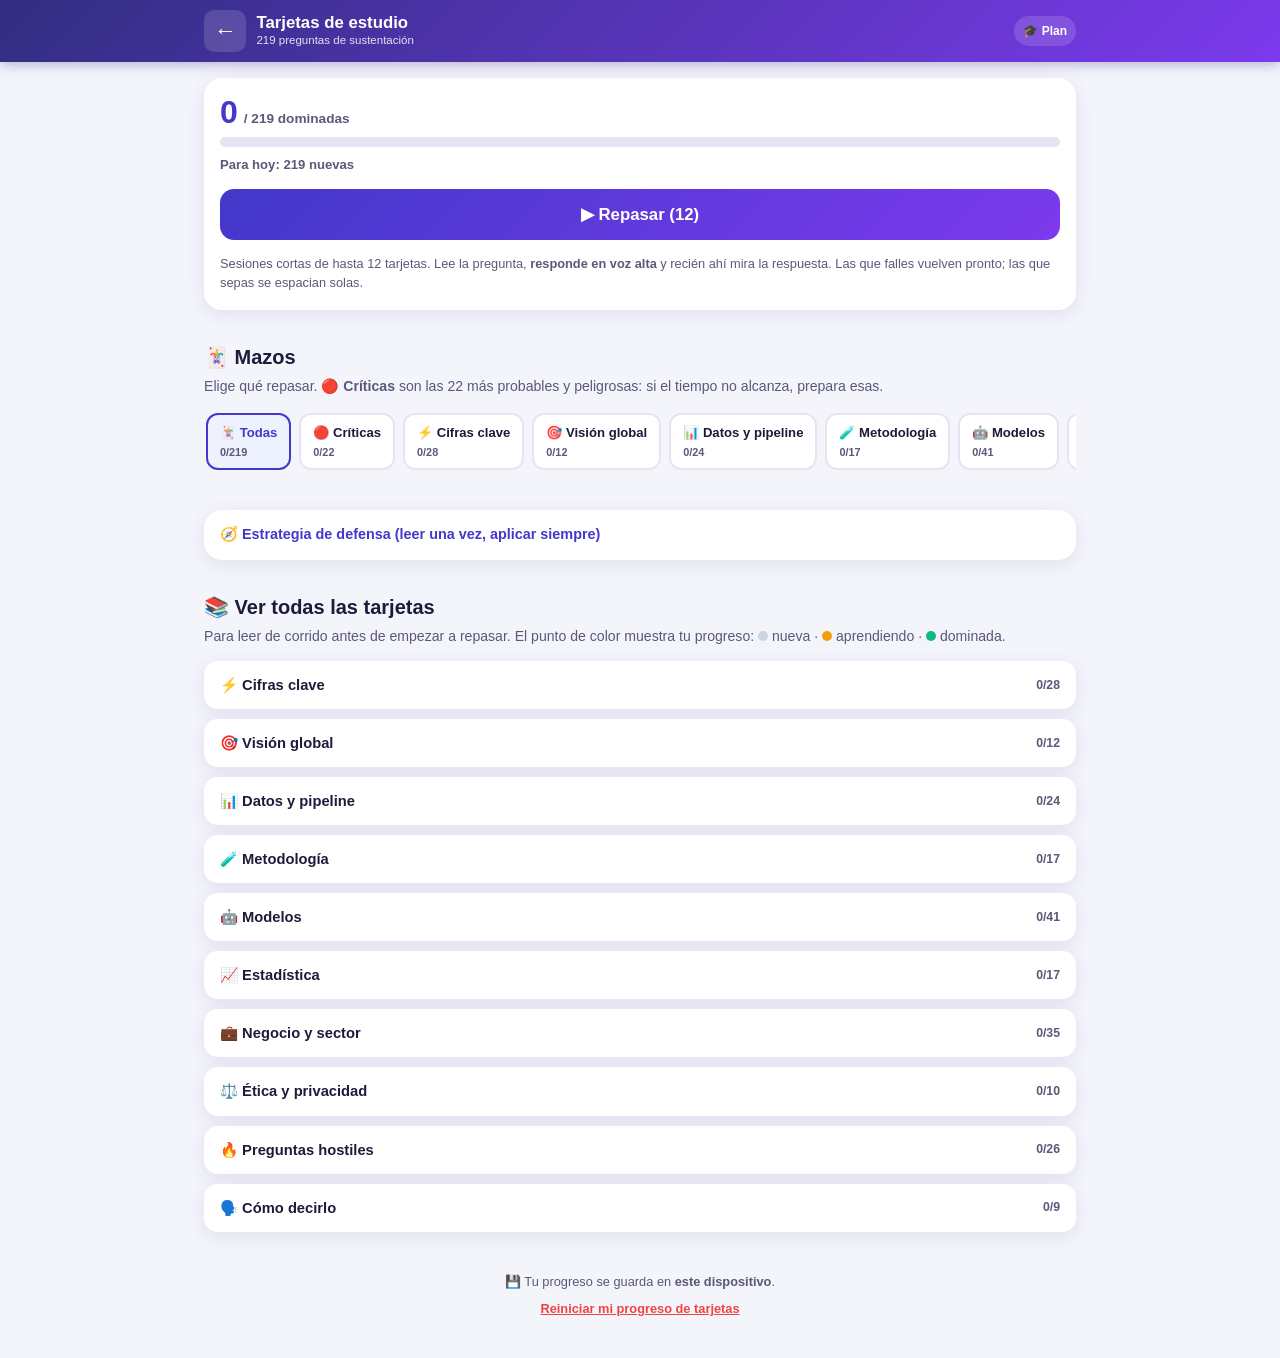
==== estudio.html @ 053ef014 "Tarjetas de estudio para la sustentación con repaso espaciado Nueva página estudio.html con 219 tarj" ====
<!DOCTYPE html>
<html lang="es">
<head>
  <meta charset="UTF-8" />
  <meta name="viewport" content="width=device-width, initial-scale=1, viewport-fit=cover" />
  <title>Tarjetas de estudio · Tesis G7</title>
  <meta name="theme-color" content="#312e81" />
  <link rel="manifest" href="manifest.webmanifest" />
  <link rel="icon" type="image/png" sizes="192x192" href="icons/icon-192.png" />
  <link rel="apple-touch-icon" href="icons/apple-touch-icon.png" />
  <meta name="apple-mobile-web-app-capable" content="yes" />
  <meta name="mobile-web-app-capable" content="yes" />
  <link rel="stylesheet" href="css/styles.css" />
</head>
<body>

<header class="topbar">
  <div class="topbar-inner">
    <div class="brand">
      <a class="back-link" href="index.html" aria-label="Volver al plan">←</a>
      <div>
        <h1>Tarjetas de estudio</h1>
        <p class="brand-sub">219 preguntas de sustentación</p>
      </div>
    </div>
    <nav class="quick-nav">
      <a href="index.html">🎓 Plan</a>
    </nav>
  </div>
</header>

<main>

  <!-- PROGRESO + REPASAR -->
  <section class="hero">
    <div class="hero-card">
      <div class="study-progress">
        <div class="sp-nums"><span id="sp-dom">0</span><span class="sp-total" id="sp-total">/ 219 dominadas</span></div>
        <div class="sp-bar"><div class="sp-fill" id="sp-fill"></div></div>
        <p class="sp-today" id="sp-today">—</p>
      </div>
      <button class="btn btn-study" id="btn-study">▶ Repasar</button>
      <p class="study-hint">Sesiones cortas de hasta 12 tarjetas. Lee la pregunta, <strong>responde en voz alta</strong> y recién ahí mira la respuesta. Las que falles vuelven pronto; las que sepas se espacian solas.</p>
    </div>
  </section>

  <!-- FILTROS -->
  <section class="section">
    <h2 class="section-title">🃏 Mazos</h2>
    <p class="section-sub">Elige qué repasar. <strong>🔴 Críticas</strong> son las 22 más probables y peligrosas: si el tiempo no alcanza, prepara esas.</p>
    <div class="chips" id="chips"><!-- JS --></div>
  </section>

  <!-- ESTRATEGIA -->
  <section class="section">
    <div class="strategy-card">
      <details>
        <summary>🧭 Estrategia de defensa (leer una vez, aplicar siempre)</summary>
        <div class="strategy-body">
          <p><strong>La regla de oro:</strong> cuando no sepan algo, díganlo. La mayor fortaleza del trabajo es la honestidad metodológica; improvisar una respuesta débil la destruye. Frase de rescate: <em>«No lo verificamos y no puedo afirmarlo con los datos que tenemos; lo que sí puedo decir es…»</em></p>
          <p><strong>Estructura de toda respuesta:</strong> ① responder directo en una frase → ② dar el dato o la cifra que lo sostiene → ③ reconocer el límite declarado y volver a la contribución real.</p>
          <p><strong>Tres frases que conviene tener listas:</strong></p>
          <ul>
            <li>«No lo verificamos y no puedo afirmarlo con los datos que tenemos.»</li>
            <li>«Eso está declarado como limitación en la sección…»</li>
            <li>«La cifra exacta es… y sale de…»</li>
          </ul>
          <p><strong>Un error a evitar:</strong> defender el 31.5% como si fuera un buen resultado en términos absolutos. La defensa correcta es qué significa ese número por encima del azar y qué lo limita.</p>
          <p><strong>En la sala:</strong> un integrante responde el núcleo y otro complementa solo si agrega valor. Eviten responder de a tres.</p>
          <p><strong>Guion de cierre (60 segundos):</strong></p>
          <p class="cierre" id="cierre-text"></p>
        </div>
      </details>
    </div>
  </section>

  <!-- EXPLORAR -->
  <section class="section">
    <h2 class="section-title">📚 Ver todas las tarjetas</h2>
    <p class="section-sub">Para leer de corrido antes de empezar a repasar. El punto de color muestra tu progreso: <span class="st-dot st-new"></span> nueva · <span class="st-dot st-learn"></span> aprendiendo · <span class="st-dot st-dom"></span> dominada.</p>
    <div id="browse"><!-- JS --></div>
  </section>

  <footer class="footer">
    <p>💾 Tu progreso se guarda en <strong>este dispositivo</strong>.</p>
    <p><button class="linklike danger" id="btn-reset-cards">Reiniciar mi progreso de tarjetas</button></p>
  </footer>
</main>

<!-- SESIÓN DE ESTUDIO (overlay) -->
<div class="study-overlay hidden" id="study-overlay">
  <div class="study-top">
    <span id="st-count">1 / 12</span>
    <div class="st-bar"><div class="st-bar-fill" id="st-bar-fill"></div></div>
    <button class="st-close" id="st-close" aria-label="Salir">✕</button>
  </div>

  <div class="study-card" id="study-card">
    <div class="sc-meta" id="sc-meta"></div>
    <div class="sc-question" id="sc-question"></div>
    <div class="sc-answer hidden" id="sc-answer"></div>
  </div>

  <div class="study-actions">
    <button class="btn btn-reveal" id="btn-reveal">Mostrar respuesta</button>
    <div class="grade-row hidden" id="grade-row">
      <button class="btn btn-fail" id="btn-fail">😅 Aún no</button>
      <button class="btn btn-ok" id="btn-ok">✅ La supe</button>
    </div>
  </div>

  <div class="study-done hidden" id="study-done">
    <div class="sd-emoji">🎉</div>
    <h3>¡Sesión completada!</h3>
    <p id="sd-summary"></p>
    <button class="btn btn-study" id="btn-again">▶ Otra sesión</button>
    <button class="btn btn-exit" id="btn-exit">Volver</button>
  </div>
</div>

<script src="js/cards-data.js"></script>
<script src="js/estudio.js"></script>
</body>
</html>
---- css/styles.css ----
/* ============ Base ============ */
:root {
  --bg: #f4f4fb;
  --card: #ffffff;
  --ink: #1e1b3a;
  --ink-soft: #5b5878;
  --line: #e6e4f2;

  --indigo: #4338ca;
  --indigo-deep: #312e81;
  --violet: #7c3aed;

  --michel: #8b5cf6;
  --sol: #f59e0b;
  --jhely: #14b8a6;
  --ppt: #ec4899;

  --michel-soft: #ede9fe;
  --sol-soft: #fef3c7;
  --jhely-soft: #ccfbf1;
  --ppt-soft: #fce7f3;

  --green: #059669;

  --radius: 18px;
  --shadow: 0 4px 18px rgba(49, 46, 129, 0.10);
}

* { box-sizing: border-box; margin: 0; padding: 0; }
html { scroll-behavior: smooth; }

body {
  font-family: -apple-system, BlinkMacSystemFont, "Segoe UI", Roboto, "Helvetica Neue", Arial, sans-serif;
  background: var(--bg);
  color: var(--ink);
  line-height: 1.5;
  -webkit-font-smoothing: antialiased;
  padding-bottom: env(safe-area-inset-bottom);
}

main { max-width: 900px; margin: 0 auto; padding: 0 14px 40px; }
.hidden { display: none !important; }

/* ============ Topbar ============ */
.topbar {
  background: linear-gradient(135deg, var(--indigo-deep), var(--violet));
  color: #fff; position: sticky; top: 0; z-index: 50;
  padding-top: env(safe-area-inset-top);
  box-shadow: 0 2px 12px rgba(49,46,129,.35);
}
.topbar-inner {
  max-width: 900px; margin: 0 auto;
  display: flex; align-items: center; justify-content: space-between;
  gap: 10px; padding: 10px 14px;
}
.brand { display: flex; align-items: center; gap: 10px; }
.brand-icon { font-size: 1.7rem; }
.brand h1 { font-size: 1.05rem; line-height: 1.15; }
.brand-sub { font-size: .72rem; opacity: .85; }
.quick-nav { display: flex; gap: 4px; }
.quick-nav a {
  color: #fff; text-decoration: none; font-size: .75rem; font-weight: 600;
  padding: 6px 9px; border-radius: 999px; background: rgba(255,255,255,.14);
  white-space: nowrap;
}
@media (max-width: 420px) {
  .brand-icon { font-size: 1.4rem; }
  .brand h1 { font-size: .95rem; white-space: nowrap; }
  .brand-sub { display: none; }
  .quick-nav a { font-size: .7rem; padding: 5px 8px; }
}
.quick-nav a:active { background: rgba(255,255,255,.3); }

/* ============ Portada ============ */
.hero { margin-top: 16px; }
.hero-card {
  background: var(--card); border-radius: var(--radius); box-shadow: var(--shadow);
  padding: 18px 16px; display: grid; gap: 14px;
}
.hero-label { font-size: .72rem; text-transform: uppercase; letter-spacing: .12em; color: var(--ink-soft); font-weight: 700; }
.hero-date { font-size: 1.35rem; font-weight: 800; margin-top: -8px; }

.hero-pills { display: flex; gap: 10px; flex-wrap: wrap; }
.pill {
  flex: 1 1 140px; border-radius: 14px; padding: 10px 12px; color: #fff;
  display: flex; flex-direction: column; gap: 2px; min-width: 140px;
}
.pill-num { font-size: 1.6rem; font-weight: 800; line-height: 1; }
.pill-lbl { font-size: .74rem; opacity: .93; }
.pill-next { background: linear-gradient(135deg, #4338ca, #7c3aed); }
.pill-count { background: linear-gradient(135deg, #0ea5e9, #06b6d4); }
.pill-done { background: linear-gradient(135deg, #059669, #10b981); }

.hero-actions { display: flex; gap: 10px; flex-wrap: wrap; }
.btn {
  display: inline-flex; align-items: center; justify-content: center; gap: 6px;
  border: none; cursor: pointer; text-decoration: none;
  font-weight: 700; font-size: .9rem; padding: 12px 16px; border-radius: 14px;
  transition: transform .1s ease, filter .15s ease; flex: 1 1 140px;
}
.btn:active { transform: scale(.97); filter: brightness(.95); }
.btn-doc { background: var(--indigo); color: #fff; }
.btn-folder { background: #0ea5e9; color: #fff; }
.btn-install { background: #111827; color: #fff; }

/* ============ Secciones ============ */
.section { margin-top: 32px; scroll-margin-top: 80px; }
.section-title { font-size: 1.25rem; font-weight: 800; margin-bottom: 4px; }
.section-sub { color: var(--ink-soft); font-size: .88rem; margin-bottom: 14px; }

/* ============ Avances ============ */
.add-card {
  background: var(--card); border-radius: var(--radius); box-shadow: var(--shadow);
  padding: 12px; display: grid; gap: 8px; margin-bottom: 14px;
}
.add-card input {
  width: 100%; border: 2px solid var(--line); border-radius: 12px;
  padding: 12px 14px; font: inherit; font-size: .95rem; background: var(--bg); color: var(--ink);
}
.add-card input:focus { outline: none; border-color: var(--indigo); background: #fff; }
.add-row { display: flex; gap: 8px; }
.add-row input { flex: 1 1 auto; min-width: 0; font-size: .88rem; }
.btn-add { flex: 0 0 auto; background: var(--green); color: #fff; padding: 12px 18px; }

.avances { list-style: none; display: grid; gap: 8px; }
.av-item {
  background: var(--card); border-radius: 14px; box-shadow: var(--shadow);
  padding: 12px 10px 12px 14px; display: flex; align-items: center; gap: 10px;
  border-left: 4px solid var(--green);
}
.av-date {
  flex: 0 0 auto; font-size: .7rem; font-weight: 800; color: var(--green);
  text-transform: uppercase; letter-spacing: .04em; min-width: 46px;
}
.av-text { flex: 1; font-size: .92rem; overflow-wrap: anywhere; }
.av-del {
  flex: 0 0 auto; border: none; background: none; color: var(--ink-soft);
  font-size: 1rem; cursor: pointer; padding: 6px 8px; border-radius: 8px; line-height: 1;
}
.av-del:active { background: #fee2e2; color: #ef4444; }
.av-empty {
  background: var(--card); border-radius: 14px; box-shadow: var(--shadow);
  padding: 18px 14px; text-align: center; color: var(--ink-soft); font-size: .88rem;
}

/* ============ Calendario ============ */
.legend {
  display: flex; flex-wrap: wrap; gap: 8px 14px;
  background: var(--card); border-radius: 14px; padding: 10px 14px;
  box-shadow: var(--shadow); font-size: .8rem; font-weight: 600; color: var(--ink-soft);
  margin-bottom: 14px;
}
.lg-item { display: inline-flex; align-items: center; gap: 6px; }
.dot { width: 11px; height: 11px; border-radius: 50%; display: inline-block; }
.dot-michel { background: var(--michel); }
.dot-sol { background: var(--sol); }
.dot-jhely { background: var(--jhely); }
.dot-ppt { background: var(--ppt); }

.months { display: grid; gap: 18px; grid-template-columns: 1fr; }
@media (min-width: 700px) { .months { grid-template-columns: 1fr 1fr; } }

.month { background: var(--card); border-radius: var(--radius); box-shadow: var(--shadow); padding: 14px; }
.month h3 { text-align: center; font-size: 1rem; margin-bottom: 10px; text-transform: capitalize; }
.weekdays, .grid { display: grid; grid-template-columns: repeat(7, 1fr); gap: 4px; }
.weekdays span {
  text-align: center; font-size: .68rem; font-weight: 800; color: var(--ink-soft);
  text-transform: uppercase; padding-bottom: 4px;
}

.day {
  position: relative; border: none; background: transparent; font: inherit; color: inherit;
  border-radius: 10px; min-height: 48px; padding: 4px 2px 3px;
  display: flex; flex-direction: column; align-items: center; gap: 2px;
  -webkit-tap-highlight-color: transparent;
}
button.day { cursor: pointer; }
button.day:active { filter: brightness(.92); }
.dnum { font-size: .82rem; font-weight: 700; line-height: 1.1; }

.day.p-michel { background: var(--michel-soft); }
.day.p-sol { background: var(--sol-soft); }
.day.p-jhely { background: var(--jhely-soft); }
.day.p-ppt { background: var(--ppt-soft); }
.day.block-done { opacity: .6; }

.chip {
  font-size: .58rem; font-weight: 800; color: #fff; border-radius: 6px;
  padding: 1px 5px; line-height: 1.3; white-space: nowrap;
}
.chip-michel { background: var(--michel); }
.chip-sol { background: var(--sol); }
.chip-jhely { background: var(--jhely); }
.chip-ppt { background: var(--ppt); }

.day.past { opacity: .42; }
.day.past .dnum { text-decoration: line-through; text-decoration-thickness: 2px; }
.day.past.block-done { opacity: .42; }

.day.today {
  box-shadow: inset 0 0 0 2.5px var(--indigo); background: #eef2ff; opacity: 1 !important;
  padding-top: 15px;
}
.day.today .dnum { color: var(--indigo); text-decoration: none; }
.day.today::after {
  content: "HOY"; position: absolute; top: 3px; left: 50%; transform: translateX(-50%);
  background: var(--indigo); color: #fff; font-size: .5rem; font-weight: 800;
  padding: 1px 5px; border-radius: 999px; letter-spacing: .05em;
}

.av-dot {
  position: absolute; top: -3px; right: -1px; font-size: .68rem;
  filter: drop-shadow(0 1px 1px rgba(0,0,0,.2));
}

/* ============ Bloques ============ */
.blocks { display: grid; gap: 14px; grid-template-columns: 1fr; }
@media (min-width: 700px) { .blocks { grid-template-columns: 1fr 1fr; } }

.block-card {
  background: var(--card); border-radius: var(--radius); box-shadow: var(--shadow);
  overflow: hidden; border-top: 5px solid var(--line);
  transition: box-shadow .3s ease;
}
.block-card.c-michel { border-top-color: var(--michel); }
.block-card.c-sol { border-top-color: var(--sol); }
.block-card.c-jhely { border-top-color: var(--jhely); }
.block-card.is-done { opacity: .72; }
.block-card.is-done .block-title { text-decoration: line-through; }
.block-card.flash { box-shadow: 0 0 0 3px var(--indigo), var(--shadow); }

.block-head { padding: 14px 16px 12px; }
.block-when { font-size: .72rem; font-weight: 800; text-transform: uppercase; letter-spacing: .05em; color: var(--ink-soft); }
.block-title { font-size: 1rem; font-weight: 800; margin: 2px 0 10px; }
.block-meta { display: flex; align-items: center; justify-content: space-between; gap: 10px; flex-wrap: wrap; }

.presenter {
  display: inline-flex; align-items: center; gap: 5px; font-size: .78rem; font-weight: 800;
  color: #fff; border-radius: 999px; padding: 3px 12px;
}
.presenter.pr-michel { background: var(--michel); }
.presenter.pr-sol { background: var(--sol); }
.presenter.pr-jhely { background: var(--jhely); }

.done-toggle { display: inline-flex; align-items: center; gap: 6px; cursor: pointer; font-size: .8rem; font-weight: 700; color: var(--ink-soft); }
.done-toggle input { width: 20px; height: 20px; accent-color: var(--green); cursor: pointer; }

.block-card details { border-top: 1px solid var(--line); }
.block-card summary {
  cursor: pointer; padding: 10px 16px; font-size: .82rem; font-weight: 700; color: var(--indigo);
  list-style: none; display: flex; justify-content: space-between; align-items: center;
}
.block-card summary::-webkit-details-marker { display: none; }
.block-card summary::after { content: "▾"; transition: transform .2s; }
.block-card details[open] summary::after { transform: rotate(180deg); }
.block-detail { padding: 0 16px 14px; font-size: .84rem; display: grid; gap: 10px; }
.block-detail h4 { font-size: .72rem; text-transform: uppercase; letter-spacing: .08em; color: var(--ink-soft); margin-bottom: 3px; }
.block-detail .argumento { background: var(--bg); border-radius: 10px; padding: 10px 12px; font-style: italic; }
.block-detail ul { padding-left: 18px; display: grid; gap: 4px; }
.block-detail .covers { font-size: .78rem; color: var(--ink-soft); }

/* ============ Footer ============ */
.footer { margin-top: 40px; text-align: center; font-size: .8rem; color: var(--ink-soft); display: grid; gap: 8px; }
.linklike { background: none; border: none; color: var(--indigo); font: inherit; font-weight: 700; cursor: pointer; text-decoration: underline; }
.linklike.danger { color: #ef4444; }

/* ============ Sheet instalar ============ */
.sheet-backdrop { position: fixed; inset: 0; background: rgba(20, 15, 60, .45); z-index: 90; backdrop-filter: blur(2px); }
.sheet {
  position: fixed; left: 0; right: 0; bottom: 0; z-index: 100;
  background: var(--card); border-radius: 22px 22px 0 0;
  padding: 10px 18px calc(18px + env(safe-area-inset-bottom));
  box-shadow: 0 -8px 30px rgba(0,0,0,.25);
  max-height: 85vh; overflow-y: auto; animation: slideUp .22s ease;
}
@media (min-width: 700px) {
  .sheet { left: 50%; right: auto; transform: translateX(-50%); width: 420px; border-radius: 22px; bottom: 30px; }
}
@keyframes slideUp { from { opacity: 0; } to { opacity: 1; } }
.sheet-handle { width: 42px; height: 5px; border-radius: 3px; background: var(--line); margin: 4px auto 12px; }
.sheet h3 { font-size: 1.05rem; margin-bottom: 12px; }
.ios-steps { font-size: .88rem; display: grid; gap: 8px; }
.ios-steps ol { padding-left: 20px; display: grid; gap: 4px; }
.btn-close { width: 100%; margin-top: 14px; background: var(--indigo); color: #fff; }

/* ============ Página de estudio ============ */
.back-link {
  color: #fff; text-decoration: none; font-size: 1.4rem; font-weight: 800;
  padding: 4px 10px; border-radius: 10px; background: rgba(255,255,255,.14);
}

.study-progress { display: grid; gap: 8px; }
.sp-nums { display: flex; align-items: baseline; gap: 6px; }
#sp-dom { font-size: 2rem; font-weight: 800; color: var(--indigo); line-height: 1; }
.sp-total { font-size: .85rem; font-weight: 700; color: var(--ink-soft); }
.sp-bar { height: 10px; border-radius: 6px; background: var(--line); overflow: hidden; }
.sp-fill { height: 100%; border-radius: 6px; background: linear-gradient(90deg, var(--indigo), var(--violet)); transition: width .4s ease; }
.sp-today { font-size: .82rem; font-weight: 600; color: var(--ink-soft); }

.btn-study { background: linear-gradient(135deg, var(--indigo), var(--violet)); color: #fff; font-size: 1.05rem; padding: 15px; width: 100%; }
.btn-study:disabled { opacity: .5; cursor: default; }
.study-hint { font-size: .8rem; color: var(--ink-soft); }

.chips { display: flex; gap: 8px; overflow-x: auto; padding: 2px 2px 8px; -webkit-overflow-scrolling: touch; scrollbar-width: none; }
.chips::-webkit-scrollbar { display: none; }
.chip-f {
  flex: 0 0 auto; display: flex; flex-direction: column; align-items: flex-start; gap: 1px;
  border: 2px solid var(--line); background: var(--card); border-radius: 12px;
  padding: 8px 12px; font: inherit; font-size: .82rem; font-weight: 700; cursor: pointer; color: var(--ink);
  -webkit-tap-highlight-color: transparent;
}
.chip-f small { font-size: .68rem; font-weight: 700; color: var(--ink-soft); }
.chip-f.active { border-color: var(--indigo); background: #eef2ff; color: var(--indigo); }

.strategy-card { background: var(--card); border-radius: var(--radius); box-shadow: var(--shadow); overflow: hidden; }
.strategy-card summary {
  cursor: pointer; padding: 14px 16px; font-size: .9rem; font-weight: 800; color: var(--indigo); list-style: none;
}
.strategy-card summary::-webkit-details-marker { display: none; }
.strategy-body { padding: 0 16px 16px; font-size: .87rem; display: grid; gap: 10px; }
.strategy-body ul { padding-left: 18px; display: grid; gap: 4px; }
.strategy-body .cierre { background: var(--bg); border-left: 4px solid var(--violet); border-radius: 10px; padding: 10px 12px; font-style: italic; }

/* estado de tarjeta */
.st-dot { width: 10px; height: 10px; border-radius: 50%; display: inline-block; flex: 0 0 auto; }
.st-new { background: #cbd5e1; }
.st-learn { background: var(--sol); }
.st-dom { background: #10b981; }

.browse-deck { background: var(--card); border-radius: 14px; box-shadow: var(--shadow); margin-bottom: 10px; overflow: hidden; }
.browse-deck > summary {
  cursor: pointer; padding: 13px 16px; font-weight: 800; font-size: .92rem; list-style: none;
  display: flex; justify-content: space-between; align-items: center; gap: 8px;
}
.browse-deck > summary::-webkit-details-marker { display: none; }
.browse-deck > summary small { color: var(--ink-soft); font-weight: 700; }
.browse-list { border-top: 1px solid var(--line); }
.browse-card { border-bottom: 1px solid var(--line); }
.browse-card:last-child { border-bottom: none; }
.browse-card > summary {
  cursor: pointer; padding: 11px 16px; font-size: .84rem; font-weight: 600; list-style: none;
  display: flex; align-items: center; gap: 8px; line-height: 1.35;
}
.browse-card > summary::-webkit-details-marker { display: none; }
.browse-card[open] > summary { color: var(--indigo); }
.browse-answer { padding: 0 16px 12px 34px; font-size: .84rem; color: var(--ink); display: grid; gap: 8px; }

/* overlay de sesión */
.study-overlay {
  position: fixed; inset: 0; z-index: 200; background: var(--bg);
  display: flex; flex-direction: column;
  padding: calc(10px + env(safe-area-inset-top)) 14px calc(14px + env(safe-area-inset-bottom));
}
.study-top { display: flex; align-items: center; gap: 12px; margin-bottom: 12px; max-width: 640px; width: 100%; align-self: center; }
#st-count { font-size: .8rem; font-weight: 800; color: var(--ink-soft); white-space: nowrap; }
.st-bar { flex: 1; height: 8px; border-radius: 5px; background: var(--line); overflow: hidden; }
.st-bar-fill { height: 100%; background: linear-gradient(90deg, var(--indigo), var(--violet)); border-radius: 5px; transition: width .3s ease; }
.st-close {
  border: none; background: var(--card); box-shadow: var(--shadow); color: var(--ink-soft);
  width: 34px; height: 34px; border-radius: 50%; font-size: 1rem; cursor: pointer; flex: 0 0 auto;
}

.study-card {
  flex: 1; overflow-y: auto; background: var(--card); border-radius: var(--radius);
  box-shadow: var(--shadow); padding: 18px 16px; max-width: 640px; width: 100%; align-self: center;
}
.sc-meta { display: flex; gap: 6px; flex-wrap: wrap; margin-bottom: 12px; }
.sc-deck { font-size: .7rem; font-weight: 800; background: var(--bg); color: var(--ink-soft); border-radius: 999px; padding: 3px 10px; }
.sc-level { font-size: .7rem; font-weight: 800; color: #fff; border-radius: 999px; padding: 3px 10px; }
.lv-basico { background: #10b981; }
.lv-intermedio { background: #3b82f6; }
.lv-dificil { background: #f59e0b; }
.lv-extremo { background: #ef4444; }
.sc-crit { font-size: .7rem; font-weight: 800; color: #ef4444; background: #fee2e2; border-radius: 999px; padding: 3px 10px; }

.sc-question { font-size: 1.08rem; font-weight: 800; line-height: 1.4; white-space: pre-line; }
.sc-answer { margin-top: 14px; padding-top: 14px; border-top: 2px dashed var(--line); font-size: .92rem; display: grid; gap: 10px; }
.sc-idea {
  background: #fefce8; border: 1.5px solid #fde047; border-radius: 12px;
  padding: 10px 12px; font-size: .86rem;
}

.study-actions { margin-top: 12px; max-width: 640px; width: 100%; align-self: center; }
.btn-reveal { width: 100%; background: var(--indigo); color: #fff; padding: 15px; font-size: 1rem; }
.grade-row { display: flex; gap: 10px; }
.btn-fail { flex: 1; background: #fff; color: #b45309; border: 2.5px solid #f59e0b; padding: 14px; font-size: .98rem; }
.btn-ok { flex: 1; background: var(--green); color: #fff; padding: 14px; font-size: .98rem; }

.study-done {
  flex: 1; display: flex; flex-direction: column; align-items: center; justify-content: center;
  gap: 12px; text-align: center; max-width: 420px; width: 100%; align-self: center;
}
.sd-emoji { font-size: 3rem; }
.study-done h3 { font-size: 1.3rem; }
.study-done p { color: var(--ink-soft); font-size: .95rem; }
.study-done .btn { width: 100%; }
.btn-exit { background: var(--card); color: var(--ink); box-shadow: var(--shadow); }

.btn-cards { background: linear-gradient(135deg, #7c3aed, #db2777); color: #fff; width: 100%; }
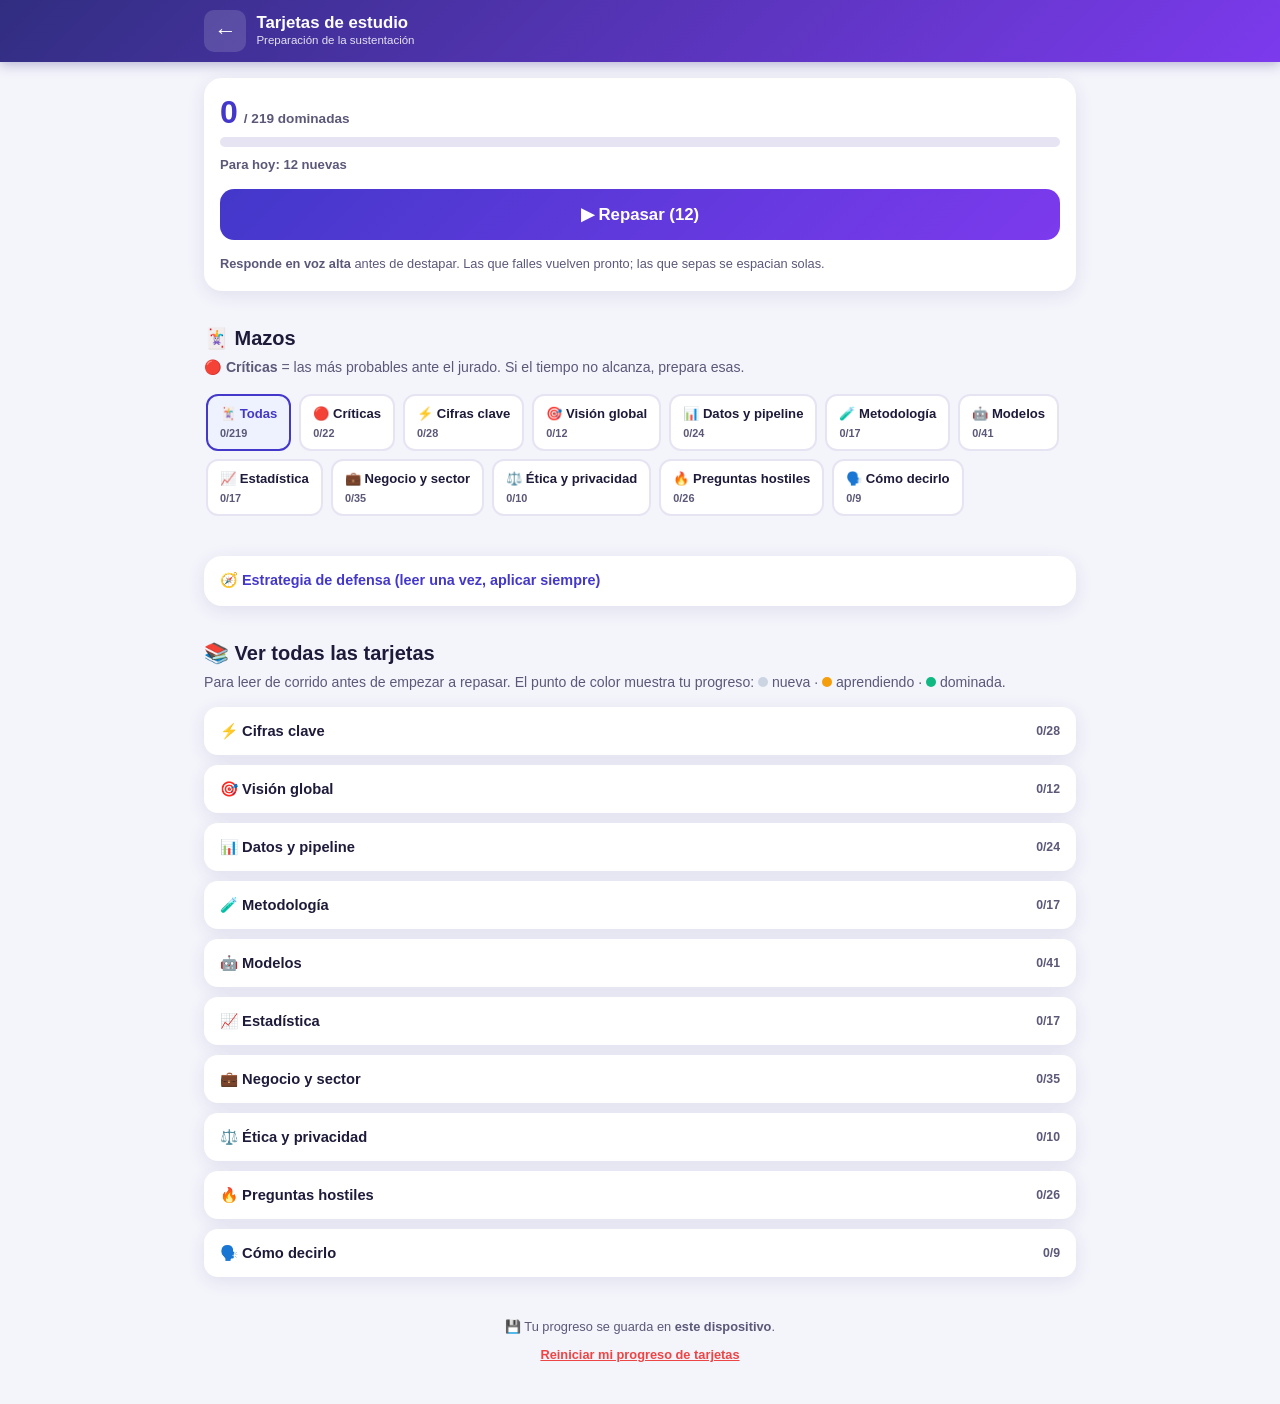
==== commit bc63d060: "Revisión pedagógica y UX del sistema de tarjetas Aprendizaje (eficiencia/eficacia): - Tope de 12 tar" ====
--- a/estudio.html
+++ b/estudio.html
@@ -20,12 +20,9 @@
       <a class="back-link" href="index.html" aria-label="Volver al plan">←</a>
       <div>
         <h1>Tarjetas de estudio</h1>
-        <p class="brand-sub">219 preguntas de sustentación</p>
+        <p class="brand-sub">Preparación de la sustentación</p>
       </div>
     </div>
-    <nav class="quick-nav">
-      <a href="index.html">🎓 Plan</a>
-    </nav>
   </div>
 </header>
 
@@ -40,14 +37,14 @@
         <p class="sp-today" id="sp-today">—</p>
       </div>
       <button class="btn btn-study" id="btn-study">▶ Repasar</button>
-      <p class="study-hint">Sesiones cortas de hasta 12 tarjetas. Lee la pregunta, <strong>responde en voz alta</strong> y recién ahí mira la respuesta. Las que falles vuelven pronto; las que sepas se espacian solas.</p>
+      <p class="study-hint"><strong>Responde en voz alta</strong> antes de destapar. Las que falles vuelven pronto; las que sepas se espacian solas.</p>
     </div>
   </section>
 
   <!-- FILTROS -->
   <section class="section">
     <h2 class="section-title">🃏 Mazos</h2>
-    <p class="section-sub">Elige qué repasar. <strong>🔴 Críticas</strong> son las 22 más probables y peligrosas: si el tiempo no alcanza, prepara esas.</p>
+    <p class="section-sub"><strong>🔴 Críticas</strong> = las más probables ante el jurado. Si el tiempo no alcanza, prepara esas.</p>
     <div class="chips" id="chips"><!-- JS --></div>
   </section>
 
--- a/css/styles.css
+++ b/css/styles.css
@@ -115,11 +115,11 @@
 }
 .add-card input {
   width: 100%; border: 2px solid var(--line); border-radius: 12px;
-  padding: 12px 14px; font: inherit; font-size: .95rem; background: var(--bg); color: var(--ink);
+  padding: 12px 14px; font: inherit; font-size: 16px; background: var(--bg); color: var(--ink);
 }
 .add-card input:focus { outline: none; border-color: var(--indigo); background: #fff; }
 .add-row { display: flex; gap: 8px; }
-.add-row input { flex: 1 1 auto; min-width: 0; font-size: .88rem; }
+.add-row input { flex: 1 1 auto; min-width: 0; font-size: 16px; }
 .btn-add { flex: 0 0 auto; background: var(--green); color: #fff; padding: 12px 18px; }
 
 .avances { list-style: none; display: grid; gap: 8px; }
@@ -302,6 +302,7 @@
 .study-hint { font-size: .8rem; color: var(--ink-soft); }
 
 .chips { display: flex; gap: 8px; overflow-x: auto; padding: 2px 2px 8px; -webkit-overflow-scrolling: touch; scrollbar-width: none; }
+@media (min-width: 700px) { .chips { flex-wrap: wrap; overflow-x: visible; } }
 .chips::-webkit-scrollbar { display: none; }
 .chip-f {
   flex: 0 0 auto; display: flex; flex-direction: column; align-items: flex-start; gap: 1px;
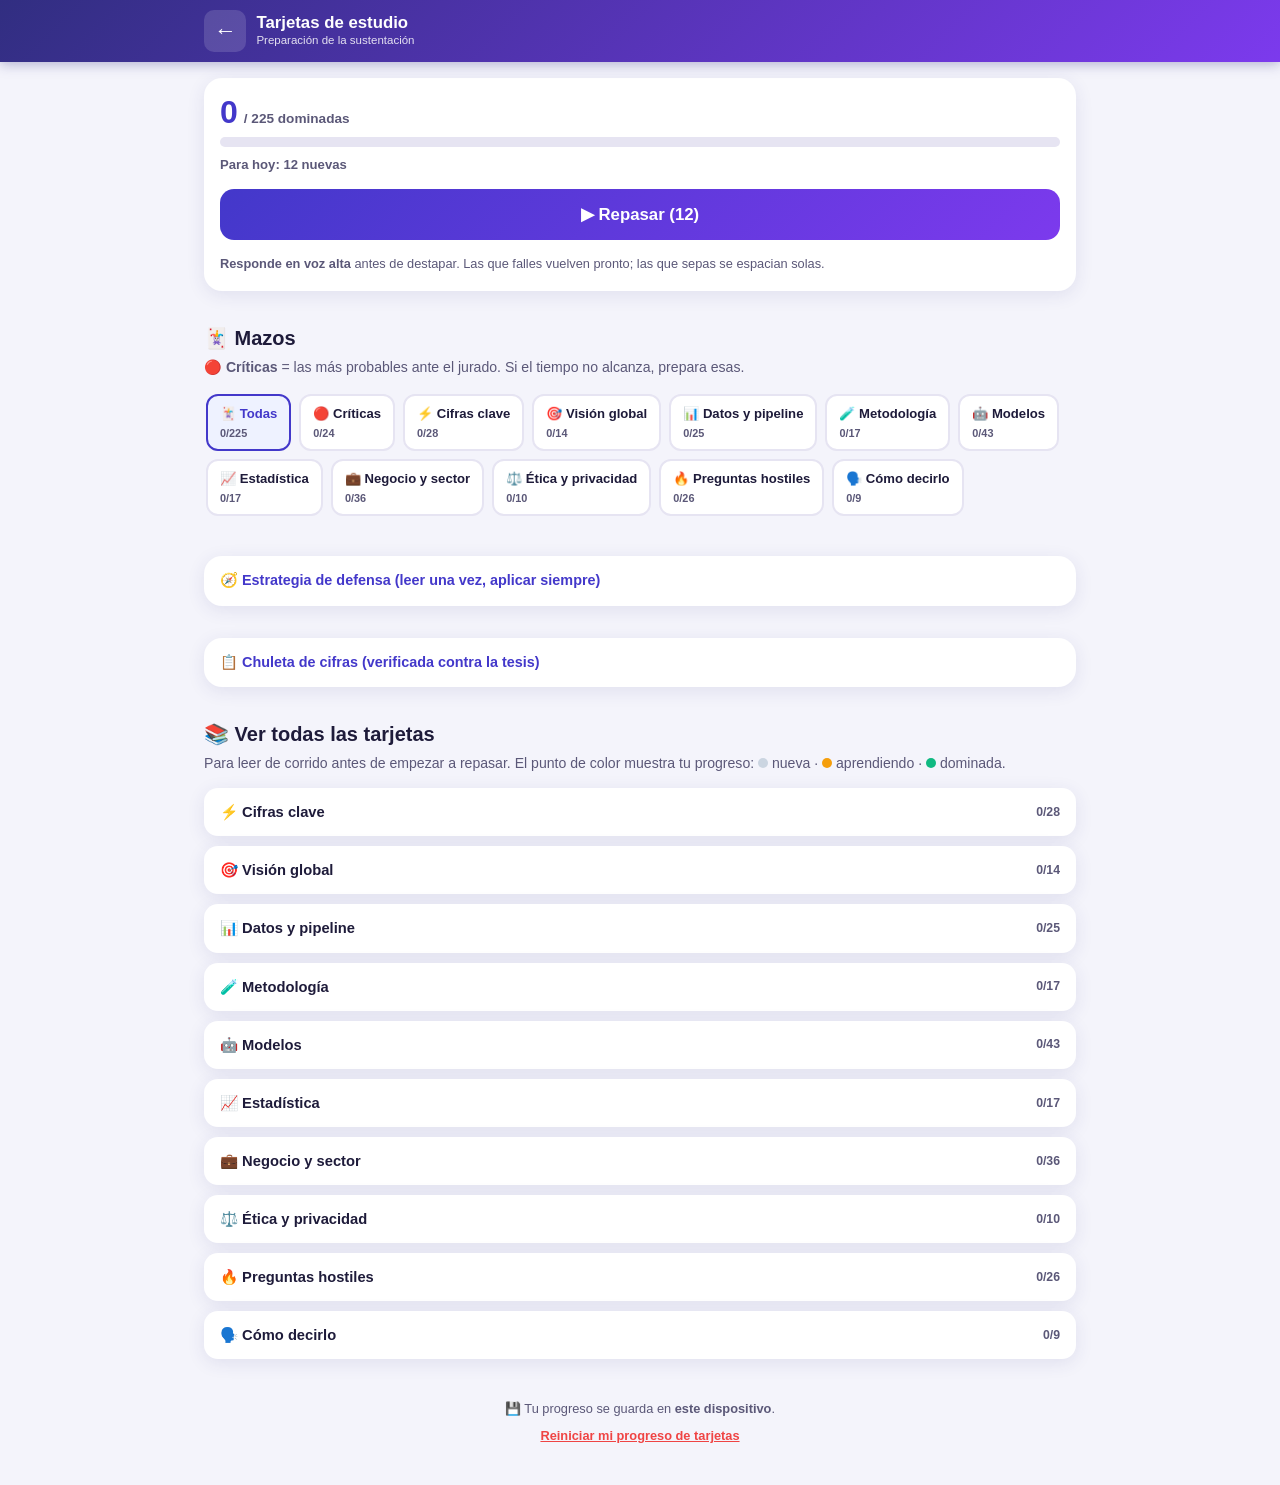
==== commit 44305d08: "Verificar tarjetas contra la tesis y mejorar su estructura pedagógica Verificación de fidelidad cont" ====
--- a/estudio.html
+++ b/estudio.html
@@ -71,6 +71,38 @@
     </div>
   </section>
 
+  <!-- CHULETA -->
+  <section class="section">
+    <div class="strategy-card">
+      <details>
+        <summary>📋 Chuleta de cifras (verificada contra la tesis)</summary>
+        <div class="strategy-body">
+          <div class="table-scroll"><table class="cheat-table">
+            <tr><td>Registros GPS</td><td><strong>61,273,298</strong> · 888 dispositivos</td></tr>
+            <tr><td>Turnos</td><td><strong>106,699</strong> · mediana 11.98 h (de 16,054 brutos con máx. 161 días)</td></tr>
+            <tr><td>Ventanas normales</td><td><strong>3,884,561</strong></td></tr>
+            <tr><td>Eventos</td><td><strong>2,447</strong> corporativos → <strong>301</strong> en rango → <strong>54</strong> con GPS (41 turnos, 0.038%)</td></tr>
+            <tr><td>Calidad del dato</td><td>coordenadas centinela <strong>10.52%</strong> · saltos hasta 15,450 km (0.03%) · 33.9% multiubicación</td></tr>
+            <tr><td>Pipeline</td><td>chequeos <strong>41/41</strong> y <strong>30/30</strong> · 13 defectos corregidos</td></tr>
+            <tr><td>Instrumento</td><td><strong>7</strong> expertos · <strong>14</strong> variables → <strong>3</strong> construibles + 1 parcial</td></tr>
+            <tr><td>V de Aiken</td><td>pertinencia: 11 superan azar, 4 sólidas · claridad: 14 y 9</td></tr>
+            <tr><td>Sesgos corregidos</td><td><strong>5</strong> · comparaciones múltiples: <strong>77.4%</strong> por azar vs 81.48% observado</td></tr>
+            <tr><td>Ensamble de semillas</td><td>recall en P99.9 sube de <strong>5.6%</strong> a <strong>31.5%</strong> (10 inicializaciones)</td></tr>
+            <tr><td>p empírico</td><td>árboles <strong>0.032</strong> (30 rep.) · recurrente 0.091 (10 rep., indicativo)</td></tr>
+            <tr><td>Régimen temporal</td><td><strong>51/54</strong> dentro de ±15 min (94.4%) · 3 anticipadas, mediana 33.4 min</td></tr>
+          </table></div>
+          <p><strong>Resultado final por umbral</strong> (recall · alertas/día):</p>
+          <div class="table-scroll"><table class="cheat-table">
+            <tr><th></th><th>Recurrente</th><th>Árboles</th></tr>
+            <tr><td>P95</td><td>38.9% · 670</td><td>48.1% · 492</td></tr>
+            <tr><td><strong>P99.9</strong></td><td><strong>31.5%</strong> (IC 20.4–44.4) · <strong>16.9</strong></td><td><strong>38.9%</strong> (IC 25.9–51.9) · <strong>15.9</strong></td></tr>
+          </table></div>
+          <p class="cheat-note">P99.9 es el único umbral operativamente viable. La cifra exacta siempre gana a la aproximada: «La cifra exacta es… y sale de…».</p>
+        </div>
+      </details>
+    </div>
+  </section>
+
   <!-- EXPLORAR -->
   <section class="section">
     <h2 class="section-title">📚 Ver todas las tarjetas</h2>
--- a/css/styles.css
+++ b/css/styles.css
@@ -398,3 +398,12 @@
 .btn-exit { background: var(--card); color: var(--ink); box-shadow: var(--shadow); }
 
 .btn-cards { background: linear-gradient(135deg, #7c3aed, #db2777); color: #fff; width: 100%; }
+
+/* chuleta + respuesta completa */
+.table-scroll { overflow-x: auto; }
+.cheat-table { width: 100%; border-collapse: collapse; font-size: .82rem; }
+.cheat-table td, .cheat-table th { border-bottom: 1px solid var(--line); padding: 7px 8px; text-align: left; vertical-align: top; }
+.cheat-table td:first-child, .cheat-table th:first-child { font-weight: 700; color: var(--ink-soft); white-space: nowrap; }
+.cheat-table tr:last-child td { border-bottom: none; }
+.cheat-note { font-size: .78rem; color: var(--ink-soft); font-style: italic; }
+.sc-full-label { font-size: .7rem; font-weight: 800; text-transform: uppercase; letter-spacing: .07em; color: var(--ink-soft); margin-top: 2px; }
